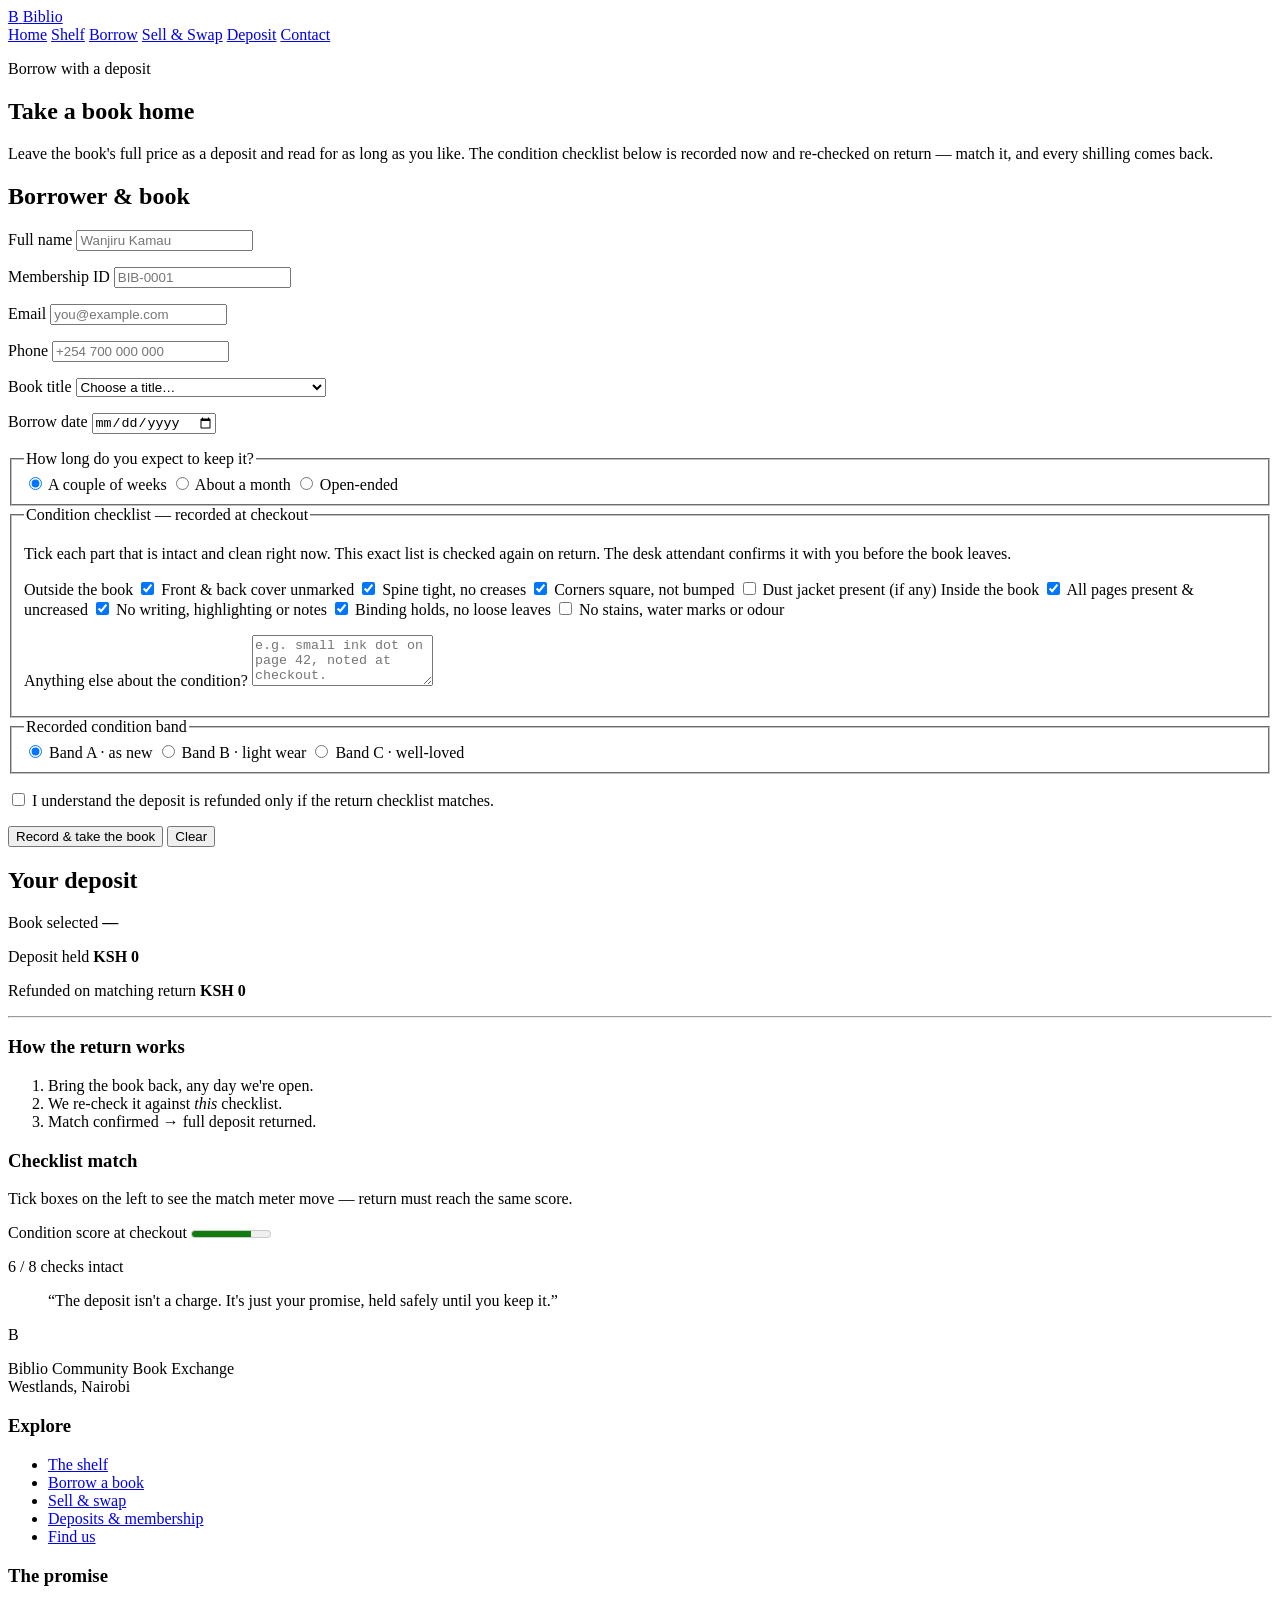
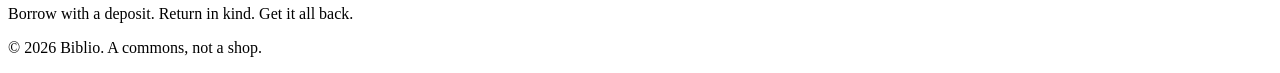
==== borrow.html @ df362818 "Biblio community book exchange — HTML pages" ====
<!DOCTYPE html>
<html lang="en">
<head>
  <meta charset="UTF-8">
  <meta name="viewport" content="width=device-width, initial-scale=1.0">
  <meta name="description" content="Borrow a book from Biblio by leaving a refundable deposit. Record the condition checklist on checkout.">
  <title>Borrow a Book · Biblio</title>
  <link rel="stylesheet" href="css/style.css">
</head>
<body data-page="borrow">

  <div class="liquid-bg" aria-hidden="true">
    <span class="blob blob--1"></span>
    <span class="blob blob--2"></span>
    <span class="blob blob--3"></span>
    <span class="grain"></span>
  </div>

  <header class="site-header glass">
    <a href="index.html" class="brand">
      <span class="brand-mark">B</span>
      <span class="brand-word">Biblio</span>
    </a>
    <nav class="site-nav" aria-label="Primary navigation">
      <a href="index.html">Home</a>
      <a href="listings.html">Shelf</a>
      <a href="borrow.html" class="is-active">Borrow</a>
      <a href="sell.html">Sell &amp; Swap</a>
      <a href="payment.html">Deposit</a>
      <a href="contact.html">Contact</a>
    </nav>
  </header>

  <main>
    <section class="page-head">
      <p class="eyebrow">Borrow with a deposit</p>
      <h1>Take a book home</h1>
      <p class="page-lede">
        Leave the book's full price as a deposit and read for as long as you like. The condition
        checklist below is recorded now and re-checked on return — match it, and every shilling comes back.
      </p>
    </section>

    <div class="form-layout">

      <!-- BORROW FORM -->
      <form class="glass form-card" id="borrow-form" action="#" method="post" novalidate>
        <h2>Borrower &amp; book</h2>

        <div class="field-grid">
          <p class="field">
            <label for="b-name">Full name</label>
            <input type="text" id="b-name" name="name" placeholder="Wanjiru Kamau" required>
          </p>
          <p class="field">
            <label for="b-member">Membership ID</label>
            <input type="text" id="b-member" name="member_id" placeholder="BIB-0001" pattern="BIB-[0-9]{4}">
          </p>
          <p class="field">
            <label for="b-email">Email</label>
            <input type="email" id="b-email" name="email" placeholder="you@example.com" required>
          </p>
          <p class="field">
            <label for="b-phone">Phone</label>
            <input type="tel" id="b-phone" name="phone" placeholder="+254 700 000 000">
          </p>
          <p class="field">
            <label for="b-title">Book title</label>
            <select id="b-title" name="title" required>
              <option value="" selected disabled>Choose a title…</option>
              <option value="things-fall-apart" data-price="950">Things Fall Apart — KSH 950</option>
              <option value="a-grain-of-wheat" data-price="780">A Grain of Wheat — KSH 780</option>
              <option value="the-overstory" data-price="1200">The Overstory — KSH 1,200</option>
              <option value="sapiens" data-price="1100">Sapiens — KSH 1,100</option>
              <option value="thinking-fast-slow" data-price="1350">Thinking, Fast and Slow — KSH 1,350</option>
            </select>
          </p>
          <p class="field">
            <label for="b-date">Borrow date</label>
            <input type="date" id="b-date" name="borrow_date" required>
          </p>
        </div>

        <fieldset class="radio-set">
          <legend>How long do you expect to keep it?</legend>
          <label class="radio-pill"><input type="radio" name="duration" value="2w" checked> A couple of weeks</label>
          <label class="radio-pill"><input type="radio" name="duration" value="1m"> About a month</label>
          <label class="radio-pill"><input type="radio" name="duration" value="open"> Open-ended</label>
        </fieldset>

        <!-- CONDITION CHECKLIST -->
        <fieldset class="checklist">
          <legend>Condition checklist — recorded at checkout</legend>
          <p class="checklist-note">
            Tick each part that is intact and clean right now. This exact list is checked again on
            return. The desk attendant confirms it with you before the book leaves.
          </p>

          <div class="checklist-grid">
            <span class="checklist-head">Outside the book</span>
            <label class="check-row"><input type="checkbox" name="cond_cover" value="ok" checked> Front &amp; back cover unmarked</label>
            <label class="check-row"><input type="checkbox" name="cond_spine" value="ok" checked> Spine tight, no creases</label>
            <label class="check-row"><input type="checkbox" name="cond_corners" value="ok" checked> Corners square, not bumped</label>
            <label class="check-row"><input type="checkbox" name="cond_jacket" value="ok"> Dust jacket present (if any)</label>

            <span class="checklist-head">Inside the book</span>
            <label class="check-row"><input type="checkbox" name="cond_pages" value="ok" checked> All pages present &amp; uncreased</label>
            <label class="check-row"><input type="checkbox" name="cond_markings" value="ok" checked> No writing, highlighting or notes</label>
            <label class="check-row"><input type="checkbox" name="cond_binding" value="ok" checked> Binding holds, no loose leaves</label>
            <label class="check-row"><input type="checkbox" name="cond_stains" value="ok"> No stains, water marks or odour</label>
          </div>

          <p class="field">
            <label for="b-notes">Anything else about the condition?</label>
            <textarea id="b-notes" name="condition_notes" rows="3" placeholder="e.g. small ink dot on page 42, noted at checkout."></textarea>
          </p>
        </fieldset>

        <fieldset class="radio-set">
          <legend>Recorded condition band</legend>
          <label class="radio-pill"><input type="radio" name="band" value="A" checked> Band A · as new</label>
          <label class="radio-pill"><input type="radio" name="band" value="B"> Band B · light wear</label>
          <label class="radio-pill"><input type="radio" name="band" value="C"> Band C · well-loved</label>
        </fieldset>

        <p class="field check-inline">
          <label><input type="checkbox" name="agree" value="yes" required> I understand the deposit is refunded only if the return checklist matches.</label>
        </p>

        <div class="form-actions">
          <button type="submit" class="btn btn--solid">Record &amp; take the book</button>
          <button type="reset" class="btn btn--ghost">Clear</button>
        </div>
        <p class="form-result" id="borrow-result" role="status" aria-live="polite"></p>
      </form>

      <!-- DEPOSIT SUMMARY ASIDE -->
      <aside class="glass deposit-summary" aria-label="Deposit summary">
        <h2>Your deposit</h2>
        <p class="summary-line">
          <span>Book selected</span>
          <strong id="sum-title">—</strong>
        </p>
        <p class="summary-line">
          <span>Deposit held</span>
          <strong id="sum-deposit">KSH 0</strong>
        </p>
        <p class="summary-line muted">
          <span>Refunded on matching return</span>
          <strong id="sum-refund">KSH 0</strong>
        </p>

        <hr>

        <h3>How the return works</h3>
        <ol class="return-steps">
          <li>Bring the book back, any day we're open.</li>
          <li>We re-check it against <em>this</em> checklist.</li>
          <li>Match confirmed → full deposit returned.</li>
        </ol>

        <div class="match-demo">
          <h3>Checklist match</h3>
          <p class="muted small">Tick boxes on the left to see the match meter move — return must reach the same score.</p>
          <label for="match-meter" class="small">Condition score at checkout</label>
          <meter id="match-meter" min="0" max="8" low="3" high="6" optimum="8" value="6">6 of 8</meter>
          <p class="meter-read"><span id="meter-count">6</span> / 8 checks intact</p>
        </div>

        <blockquote class="aside-quote">
          “The deposit isn't a charge. It's just your promise, held safely until you keep it.”
        </blockquote>
      </aside>

    </div>
  </main>

  <footer class="site-footer glass">
    <div class="footer-cols">
      <div>
        <span class="brand-mark small">B</span>
        <p>Biblio Community Book Exchange<br>Westlands, Nairobi</p>
      </div>
      <nav aria-label="Footer navigation">
        <h3>Explore</h3>
        <ul>
          <li><a href="listings.html">The shelf</a></li>
          <li><a href="borrow.html">Borrow a book</a></li>
          <li><a href="sell.html">Sell &amp; swap</a></li>
          <li><a href="payment.html">Deposits &amp; membership</a></li>
          <li><a href="contact.html">Find us</a></li>
        </ul>
      </nav>
      <div>
        <h3>The promise</h3>
        <p>Borrow with a deposit. Return in kind. Get it all back.</p>
      </div>
    </div>
    <p class="copyright">&copy; <time datetime="2026">2026</time> Biblio. A commons, not a shop.</p>
  </footer>

  <script src="js/main.js"></script>
</body>
</html>
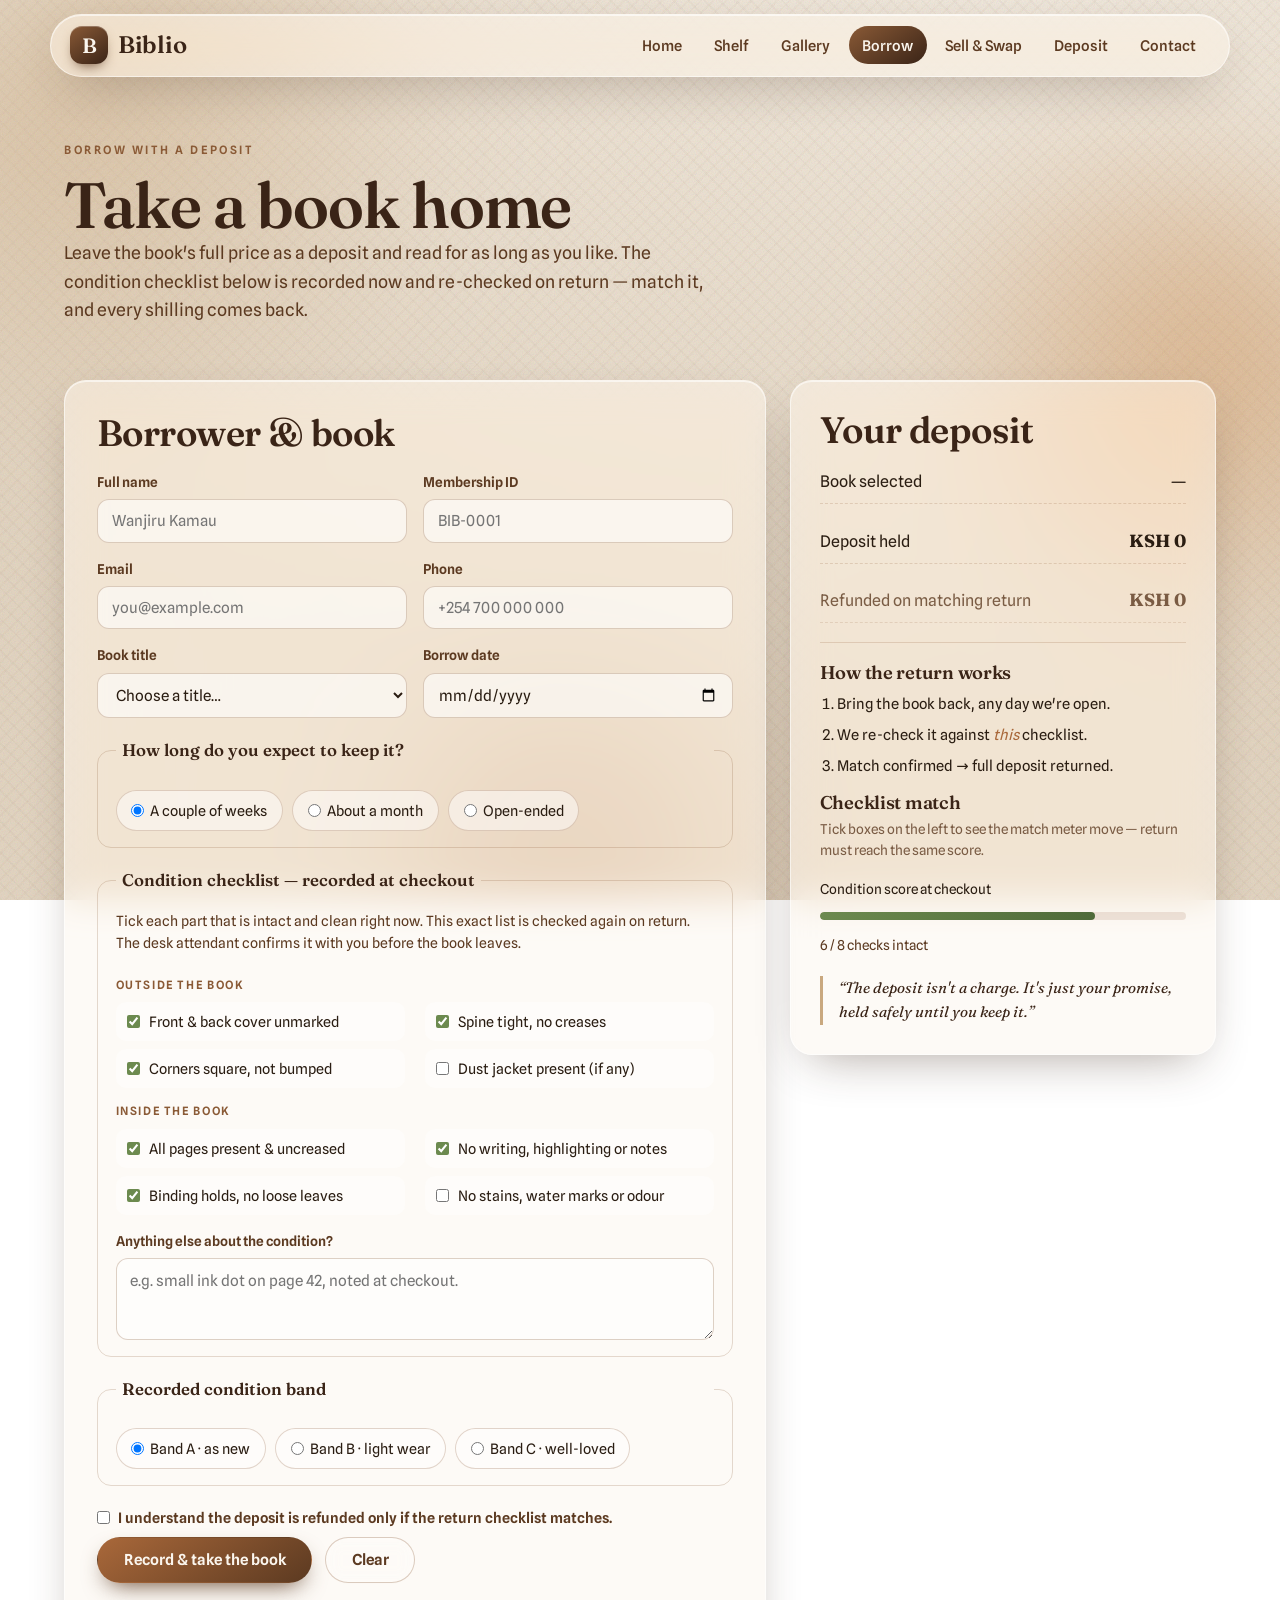
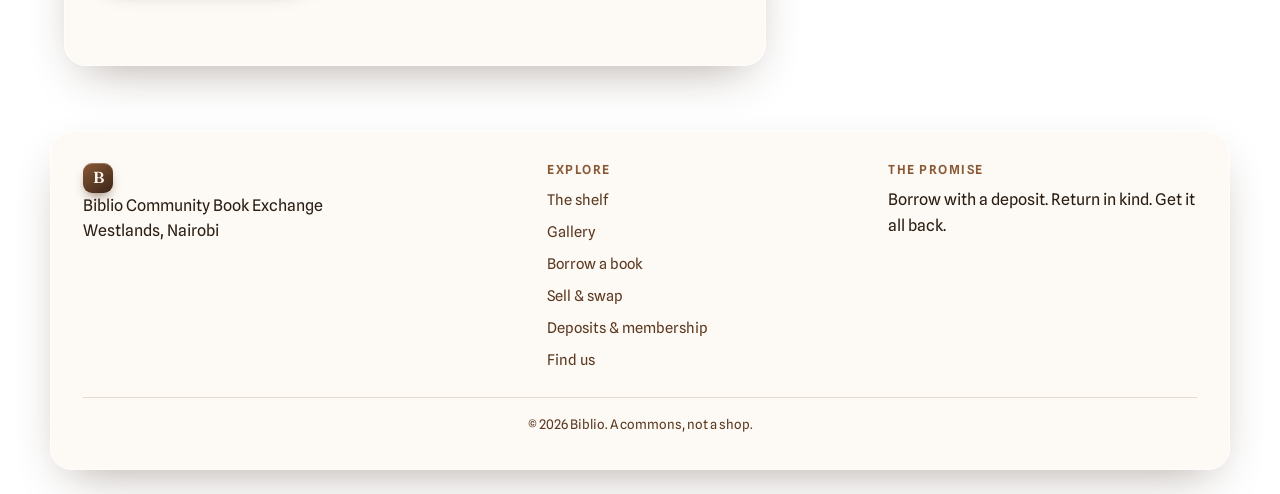
==== commit 7a7b425b: "Add CSS styling and gallery page with flip cards" ====
--- a/borrow.html
+++ b/borrow.html
@@ -24,6 +24,7 @@
     <nav class="site-nav" aria-label="Primary navigation">
       <a href="index.html">Home</a>
       <a href="listings.html">Shelf</a>
+      <a href="gallery.html">Gallery</a>
       <a href="borrow.html" class="is-active">Borrow</a>
       <a href="sell.html">Sell &amp; Swap</a>
       <a href="payment.html">Deposit</a>
@@ -185,6 +186,7 @@
         <h3>Explore</h3>
         <ul>
           <li><a href="listings.html">The shelf</a></li>
+          <li><a href="gallery.html">Gallery</a></li>
           <li><a href="borrow.html">Borrow a book</a></li>
           <li><a href="sell.html">Sell &amp; swap</a></li>
           <li><a href="payment.html">Deposits &amp; membership</a></li>
--- a/css/style.css
+++ b/css/style.css
@@ -0,0 +1,695 @@
+
+@import url('https://fonts.googleapis.com/css2?family=Fraunces:ital,opsz,wght@0,9..144,400;0,9..144,500;0,9..144,600;1,9..144,400;1,9..144,500&family=Spline+Sans:wght@400;500;600&display=swap');
+
+:root {
+  /* book-toned neutral palette */
+  --cream:        #f4ece0;
+  --cream-2:      #ece0cf;
+  --paper:        #fbf6ee;
+  --tan:          #c9a87f;
+  --brown:        #8a5a36;
+  --brown-deep:   #5c3a21;
+  --bark:         #3a2417;
+  --espresso:     #241509;
+  --ink:          #2a1d12;
+
+  --accent:       #a9683a;   /* warm leather */
+  --accent-soft:  #c98a52;
+  --good:         #6c8a4f;   /* sage for "intact" */
+  --good-deep:    #4f6a39;
+
+  /* glass tokens */
+  --glass-bg:     rgba(251, 246, 238, 0.55);
+  --glass-bg-2:   rgba(251, 246, 238, 0.38);
+  --glass-brd:    rgba(255, 255, 255, 0.55);
+  --glass-shadow: 0 18px 50px -20px rgba(58, 36, 23, 0.45);
+
+  --radius:       22px;
+  --radius-sm:    14px;
+
+  --font-display: 'Fraunces', Georgia, serif;
+  --font-body:    'Spline Sans', system-ui, sans-serif;
+
+  --maxw: 1180px;
+}
+
+/* ---------- reset ---------- */
+*, *::before, *::after { box-sizing: border-box; margin: 0; padding: 0; }
+
+html { scroll-behavior: smooth; }
+
+body {
+  font-family: var(--font-body);
+  color: var(--ink);
+  line-height: 1.6;
+  min-height: 100vh;
+  position: relative;
+  overflow-x: hidden;
+  background:
+    /* repeating subtle book/paper weave */
+    repeating-linear-gradient(135deg, rgba(138,90,54,0.035) 0 2px, transparent 2px 9px),
+    repeating-linear-gradient(45deg, rgba(92,58,33,0.03) 0 2px, transparent 2px 11px),
+    radial-gradient(120% 90% at 80% -10%, var(--cream) 0%, var(--cream-2) 45%, #e3d4bf 100%);
+  background-attachment: fixed;
+}
+
+/* ---------- liquid background ---------- */
+.liquid-bg {
+  position: fixed;
+  inset: 0;
+  z-index: -1;
+  overflow: hidden;
+  pointer-events: none;
+}
+.blob {
+  position: absolute;
+  border-radius: 50%;
+  filter: blur(60px);
+  opacity: 0.55;
+  mix-blend-mode: multiply;
+  animation: drift 26s ease-in-out infinite;
+}
+.blob--1 {
+  width: 46vw; height: 46vw;
+  left: -8vw; top: -6vw;
+  background: radial-gradient(circle at 30% 30%, var(--tan), transparent 70%);
+}
+.blob--2 {
+  width: 40vw; height: 40vw;
+  right: -10vw; top: 18vh;
+  background: radial-gradient(circle at 60% 40%, var(--accent-soft), transparent 70%);
+  animation-delay: -8s;
+}
+.blob--3 {
+  width: 38vw; height: 38vw;
+  left: 25vw; bottom: -16vw;
+  background: radial-gradient(circle at 50% 50%, var(--brown), transparent 72%);
+  opacity: 0.35;
+  animation-delay: -15s;
+}
+@keyframes drift {
+  0%, 100% { transform: translate(0,0) scale(1); }
+  33%      { transform: translate(4vw, 5vh) scale(1.08); }
+  66%      { transform: translate(-3vw, -4vh) scale(0.95); }
+}
+.grain {
+  position: absolute;
+  inset: 0;
+  opacity: 0.5;
+  background-image: url("data:image/svg+xml,%3Csvg xmlns='http://www.w3.org/2000/svg' width='160' height='160'%3E%3Cfilter id='n'%3E%3CfeTurbulence type='fractalNoise' baseFrequency='0.85' numOctaves='2' stitchTiles='stitch'/%3E%3C/filter%3E%3Crect width='100%25' height='100%25' filter='url(%23n)' opacity='0.4'/%3E%3C/svg%3E");
+  mix-blend-mode: overlay;
+}
+
+/* ---------- glass utilities ---------- */
+.glass {
+  background: var(--glass-bg);
+  backdrop-filter: blur(18px) saturate(160%);
+  -webkit-backdrop-filter: blur(18px) saturate(160%);
+  border: 1px solid var(--glass-brd);
+  box-shadow: var(--glass-shadow),
+              inset 0 1px 0 rgba(255,255,255,0.6);
+}
+.glass-soft {
+  background: var(--glass-bg-2);
+  backdrop-filter: blur(10px) saturate(140%);
+  -webkit-backdrop-filter: blur(10px) saturate(140%);
+  border: 1px solid rgba(255,255,255,0.4);
+}
+
+/* ---------- header / nav ---------- */
+.site-header {
+  position: sticky;
+  top: 14px;
+  z-index: 50;
+  margin: 14px auto 0;
+  max-width: var(--maxw);
+  width: calc(100% - 28px);
+  display: flex;
+  align-items: center;
+  justify-content: space-between;
+  gap: 1rem;
+  padding: 0.7rem 1.2rem;
+  border-radius: 100px;
+}
+.brand {
+  display: flex;
+  align-items: center;
+  gap: 0.6rem;
+  text-decoration: none;
+  color: var(--bark);
+}
+.brand-mark {
+  display: grid;
+  place-items: center;
+  width: 38px; height: 38px;
+  border-radius: 12px;
+  background: linear-gradient(145deg, var(--brown), var(--bark));
+  color: var(--paper);
+  font-family: var(--font-display);
+  font-weight: 600;
+  font-size: 1.3rem;
+  box-shadow: inset 0 1px 0 rgba(255,255,255,0.25), 0 6px 14px -6px var(--brown-deep);
+}
+.brand-mark.small { width: 30px; height: 30px; font-size: 1rem; border-radius: 9px; }
+.brand-word {
+  font-family: var(--font-display);
+  font-size: 1.5rem;
+  font-weight: 600;
+  letter-spacing: -0.01em;
+}
+.site-nav { display: flex; gap: 0.3rem; flex-wrap: wrap; }
+.site-nav a {
+  text-decoration: none;
+  color: var(--brown-deep);
+  font-weight: 500;
+  font-size: 0.92rem;
+  padding: 0.45rem 0.85rem;
+  border-radius: 100px;
+  transition: background 0.25s, color 0.25s;
+}
+.site-nav a:hover { background: rgba(138,90,54,0.12); }
+.site-nav a.is-active {
+  background: linear-gradient(145deg, var(--brown), var(--bark));
+  color: var(--paper);
+}
+
+/* ---------- layout shell ---------- */
+main {
+  max-width: var(--maxw);
+  margin: 0 auto;
+  padding: 2.5rem 14px 4rem;
+}
+section { margin-bottom: 3.5rem; }
+
+/* ---------- typography ---------- */
+h1, h2, h3 { font-family: var(--font-display); font-weight: 600; line-height: 1.08; color: var(--bark); letter-spacing: -0.015em; }
+h1 { font-size: clamp(2.4rem, 6vw, 4rem); }
+h2 { font-size: clamp(1.6rem, 3.4vw, 2.3rem); margin-bottom: 0.6rem; }
+h3 { font-size: 1.15rem; margin-bottom: 0.35rem; }
+p { margin-bottom: 0.9rem; }
+a { color: var(--accent); }
+em { font-style: italic; color: var(--accent); }
+mark { background: linear-gradient(transparent 55%, var(--tan) 55%); color: inherit; padding: 0 0.1em; }
+abbr { text-decoration: underline dotted; cursor: help; }
+.eyebrow {
+  text-transform: uppercase;
+  letter-spacing: 0.22em;
+  font-size: 0.72rem;
+  font-weight: 600;
+  color: var(--brown);
+  margin-bottom: 0.7rem;
+}
+.visually-strong { font-size: 0.95rem; }
+.muted { color: var(--brown-deep); opacity: 0.8; }
+.small { font-size: 0.85rem; }
+
+/* ---------- buttons ---------- */
+.btn {
+  display: inline-block;
+  text-decoration: none;
+  font-weight: 600;
+  font-size: 0.95rem;
+  padding: 0.8rem 1.6rem;
+  border-radius: 100px;
+  border: 1px solid transparent;
+  cursor: pointer;
+  transition: transform 0.2s, box-shadow 0.2s, background 0.2s;
+  font-family: var(--font-body);
+}
+.btn--solid {
+  background: linear-gradient(145deg, var(--accent), var(--brown-deep));
+  color: var(--paper);
+  box-shadow: 0 10px 24px -10px var(--brown-deep);
+}
+.btn--solid:hover { transform: translateY(-2px); box-shadow: 0 16px 30px -12px var(--brown-deep); }
+.btn--ghost {
+  background: rgba(255,255,255,0.4);
+  color: var(--brown-deep);
+  border-color: rgba(138,90,54,0.3);
+  backdrop-filter: blur(8px);
+}
+.btn--ghost:hover { background: rgba(255,255,255,0.65); transform: translateY(-2px); }
+
+/* ---------- hero ---------- */
+.hero {
+  display: grid;
+  grid-template-columns: 1.15fr 0.85fr;
+  gap: 2.5rem;
+  align-items: center;
+  margin-top: 2rem;
+}
+.hero-title {
+  font-size: clamp(3rem, 9vw, 6rem);
+  line-height: 0.92;
+  margin: 0.4rem 0 1rem;
+}
+.hero-lede { font-size: 1.15rem; max-width: 46ch; margin-bottom: 1.6rem; }
+.hero-actions { display: flex; gap: 0.8rem; flex-wrap: wrap; margin-bottom: 2.2rem; }
+.hero-stats {
+  display: flex;
+  gap: 2rem;
+  flex-wrap: wrap;
+}
+.hero-stats dt { font-size: 0.78rem; text-transform: uppercase; letter-spacing: 0.1em; color: var(--brown); }
+.hero-stats dd { font-family: var(--font-display); font-size: 1.8rem; font-weight: 600; color: var(--bark); }
+
+/* hero figure - book spine stack */
+.hero-figure {
+  border-radius: var(--radius);
+  padding: 1.8rem;
+  display: flex;
+  flex-direction: column;
+  gap: 1rem;
+}
+.book-spine-stack { display: flex; flex-direction: column; gap: 0.55rem; }
+.spine {
+  display: block;
+  padding: 0.85rem 1.1rem;
+  border-radius: 8px;
+  font-family: var(--font-display);
+  font-weight: 500;
+  color: var(--paper);
+  box-shadow: inset 0 1px 0 rgba(255,255,255,0.2), 0 4px 12px -6px rgba(0,0,0,0.4);
+  transform-origin: left center;
+  transition: transform 0.3s;
+}
+.spine:hover { transform: translateX(8px) scale(1.02); }
+.s1 { background: linear-gradient(120deg, #7c4a2a, #5c3a21); }
+.s2 { background: linear-gradient(120deg, #a9683a, #7c4a2a); margin-left: 0.6rem; }
+.s3 { background: linear-gradient(120deg, #5c3a21, #3a2417); }
+.s4 { background: linear-gradient(120deg, #c9a87f, #a9683a); margin-left: 0.4rem; color: var(--bark); }
+.s5 { background: linear-gradient(120deg, #6c8a4f, #4f6a39); }
+.hero-figure figcaption { font-size: 0.85rem; color: var(--brown-deep); font-style: italic; }
+
+/* ---------- section heads ---------- */
+.section-head { text-align: center; max-width: 60ch; margin: 0 auto 2rem; }
+.section-head p { color: var(--brown-deep); }
+
+/* ---------- how it works ---------- */
+.how { padding: 2.5rem 1.8rem; border-radius: var(--radius); }
+.how-grid, .swap-grid { display: grid; grid-template-columns: repeat(3, 1fr); gap: 1.2rem; }
+.how-card {
+  padding: 1.6rem;
+  border-radius: var(--radius-sm);
+  position: relative;
+  transition: transform 0.25s;
+}
+.how-card:hover { transform: translateY(-4px); }
+.how-num {
+  font-family: var(--font-display);
+  font-size: 1.6rem;
+  color: var(--accent);
+  font-weight: 600;
+  display: block;
+  margin-bottom: 0.6rem;
+}
+.link-arrow { font-weight: 600; text-decoration: none; }
+.link-arrow:hover { text-decoration: underline; }
+
+/* ---------- promise ---------- */
+.promise { display: grid; grid-template-columns: 1.2fr 0.8fr; gap: 2rem; align-items: start; }
+.promise-steps { margin: 1rem 0 1rem 1.2rem; display: flex; flex-direction: column; gap: 0.6rem; }
+.promise-steps li { padding-left: 0.3rem; }
+.promise-note { font-size: 0.9rem; color: var(--brown-deep); }
+.promise-card { padding: 1.8rem; border-radius: var(--radius); }
+.promise-card blockquote { font-family: var(--font-display); font-style: italic; font-size: 1.05rem; color: var(--bark); margin-bottom: 1.2rem; }
+.promise-card blockquote footer { font-size: 0.85rem; font-style: normal; color: var(--brown); margin-top: 0.5rem; }
+
+/* ---------- tables ---------- */
+.table-scroll { overflow-x: auto; border-radius: var(--radius-sm); }
+table { border-collapse: collapse; width: 100%; }
+caption { text-align: left; font-size: 0.85rem; color: var(--brown-deep); padding-bottom: 0.6rem; font-style: italic; }
+.book-table, .hours-table, .mini-table { background: rgba(251,246,238,0.5); border-radius: var(--radius-sm); overflow: hidden; }
+.book-table th, .book-table td,
+.hours-table th, .hours-table td,
+.mini-table th, .mini-table td {
+  padding: 0.7rem 0.9rem;
+  text-align: left;
+  border-bottom: 1px solid rgba(138,90,54,0.15);
+}
+thead th { background: rgba(138,90,54,0.14); font-family: var(--font-body); font-weight: 600; font-size: 0.82rem; text-transform: uppercase; letter-spacing: 0.04em; color: var(--brown-deep); }
+tbody tr { transition: background 0.2s; }
+tbody tr:hover { background: rgba(201,168,127,0.18); }
+tfoot th, tfoot td { font-weight: 600; background: rgba(138,90,54,0.1); }
+.table-link { font-weight: 600; text-decoration: none; padding: 0.3rem 0.8rem; border-radius: 100px; background: rgba(169,104,58,0.15); }
+.table-link:hover { background: var(--accent); color: var(--paper); }
+
+.dot { display: inline-block; width: 9px; height: 9px; border-radius: 50%; margin-right: 0.3rem; vertical-align: middle; }
+.dot--a { background: var(--good); }
+.dot--b { background: var(--accent-soft); }
+.dot--c { background: var(--brown); }
+
+/* ---------- info row ---------- */
+.info-row { display: grid; grid-template-columns: 1fr 1fr; gap: 1.2rem; }
+.info-card { padding: 1.8rem; border-radius: var(--radius); }
+.news-list { list-style: none; display: flex; flex-direction: column; gap: 0.5rem; margin-bottom: 1rem; }
+.news-list li { padding-left: 1rem; border-left: 2px solid var(--tan); }
+
+details { background: rgba(255,255,255,0.35); border-radius: var(--radius-sm); padding: 0.6rem 1rem; margin-top: 0.6rem; }
+summary { cursor: pointer; font-weight: 600; color: var(--brown-deep); }
+details[open] summary { margin-bottom: 0.5rem; }
+
+/* ---------- page head ---------- */
+.page-head { max-width: 64ch; margin-top: 1.5rem; }
+.page-lede { font-size: 1.1rem; color: var(--brown-deep); }
+
+/* ---------- condition key ---------- */
+.key-band { padding: 1.6rem 1.8rem; border-radius: var(--radius); }
+.condition-key { display: grid; grid-template-columns: repeat(3,1fr); gap: 1rem; margin-top: 0.8rem; }
+.condition-key dt { font-weight: 600; font-family: var(--font-display); margin-bottom: 0.2rem; }
+.condition-key dd { font-size: 0.9rem; color: var(--brown-deep); }
+
+/* ---------- catalogue ---------- */
+.catalogue h2 { margin-top: 2rem; }
+
+/* ---------- featured ---------- */
+.featured-card { display: grid; grid-template-columns: 200px 1fr; gap: 1.8rem; padding: 1.8rem; border-radius: var(--radius); align-items: center; }
+.featured-cover {
+  aspect-ratio: 3/4;
+  border-radius: 10px;
+  background: linear-gradient(145deg, var(--brown), var(--bark));
+  color: var(--paper);
+  display: flex;
+  flex-direction: column;
+  justify-content: space-between;
+  padding: 1.2rem;
+  box-shadow: 0 14px 30px -14px var(--brown-deep), inset 0 1px 0 rgba(255,255,255,0.2);
+}
+.cover-title { font-family: var(--font-display); font-size: 1.6rem; font-weight: 600; line-height: 1; }
+.cover-author { font-size: 0.85rem; opacity: 0.8; }
+
+/* ---------- faq ---------- */
+.faq { padding: 1.8rem; border-radius: var(--radius); }
+
+/* ---------- forms ---------- */
+.form-layout { display: grid; grid-template-columns: 1.4fr 0.85fr; gap: 1.5rem; align-items: start; }
+.form-layout.single { grid-template-columns: 1fr; max-width: 760px; }
+.form-card { padding: 2rem; border-radius: var(--radius); }
+.form-card h2 { margin-bottom: 1.2rem; }
+.field-grid { display: grid; grid-template-columns: 1fr 1fr; gap: 1rem; margin-bottom: 1.2rem; }
+.field { display: flex; flex-direction: column; gap: 0.35rem; margin-bottom: 0; }
+.field label { font-size: 0.85rem; font-weight: 600; color: var(--brown-deep); }
+input, select, textarea {
+  font-family: var(--font-body);
+  font-size: 0.95rem;
+  padding: 0.7rem 0.85rem;
+  border-radius: 12px;
+  border: 1px solid rgba(138,90,54,0.28);
+  background: rgba(255,255,255,0.6);
+  color: var(--ink);
+  transition: border 0.2s, box-shadow 0.2s, background 0.2s;
+  width: 100%;
+}
+input:focus, select:focus, textarea:focus {
+  outline: none;
+  border-color: var(--accent);
+  background: rgba(255,255,255,0.85);
+  box-shadow: 0 0 0 3px rgba(169,104,58,0.18);
+}
+textarea { resize: vertical; }
+
+fieldset { border: 1px solid rgba(138,90,54,0.22); border-radius: var(--radius-sm); padding: 1rem 1.1rem; margin-bottom: 1.2rem; }
+legend { font-family: var(--font-display); font-weight: 600; font-size: 1.05rem; color: var(--bark); padding: 0 0.4rem; }
+
+.radio-set { display: flex; flex-wrap: wrap; gap: 0.6rem; align-items: center; }
+.radio-set legend { width: 100%; margin-bottom: 0.6rem; }
+.radio-pill {
+  display: inline-flex;
+  align-items: center;
+  gap: 0.4rem;
+  padding: 0.5rem 0.9rem;
+  border-radius: 100px;
+  background: rgba(255,255,255,0.5);
+  border: 1px solid rgba(138,90,54,0.25);
+  font-size: 0.9rem;
+  cursor: pointer;
+  transition: background 0.2s, border 0.2s;
+}
+.radio-pill:hover { background: rgba(255,255,255,0.8); }
+.radio-pill input { width: auto; }
+
+/* checklist */
+.checklist-note { font-size: 0.88rem; color: var(--brown-deep); margin-bottom: 0.9rem; }
+.checklist-grid { display: grid; grid-template-columns: 1fr 1fr; gap: 0.5rem 1.2rem; margin-bottom: 1rem; }
+.checklist-head {
+  grid-column: 1 / -1;
+  font-size: 0.72rem;
+  text-transform: uppercase;
+  letter-spacing: 0.14em;
+  font-weight: 600;
+  color: var(--brown);
+  margin-top: 0.4rem;
+}
+.check-row {
+  display: flex;
+  align-items: center;
+  gap: 0.55rem;
+  padding: 0.5rem 0.7rem;
+  border-radius: 10px;
+  background: rgba(255,255,255,0.4);
+  font-size: 0.9rem;
+  cursor: pointer;
+  transition: background 0.2s;
+}
+.check-row:hover { background: rgba(255,255,255,0.7); }
+.check-row input { width: auto; accent-color: var(--good); }
+.check-inline label { display: flex; align-items: center; gap: 0.5rem; font-size: 0.9rem; cursor: pointer; }
+.check-inline input { width: auto; accent-color: var(--accent); }
+
+.form-actions { display: flex; gap: 0.8rem; margin-top: 0.5rem; }
+.form-result { margin-top: 1rem; font-weight: 600; color: var(--good-deep); min-height: 1.2em; }
+
+/* ---------- deposit summary aside ---------- */
+.deposit-summary { padding: 1.8rem; border-radius: var(--radius); position: sticky; top: 90px; }
+.summary-line { display: flex; justify-content: space-between; align-items: baseline; padding: 0.5rem 0; border-bottom: 1px dashed rgba(138,90,54,0.2); }
+.summary-line.muted { color: var(--brown-deep); }
+.summary-line strong { font-family: var(--font-display); font-size: 1.1rem; }
+.return-steps { margin: 0.6rem 0 0 1.1rem; display: flex; flex-direction: column; gap: 0.45rem; font-size: 0.92rem; }
+hr { border: none; border-top: 1px solid rgba(138,90,54,0.2); margin: 1.2rem 0; }
+
+.match-demo { margin: 1rem 0; }
+meter { width: 100%; height: 16px; margin: 0.4rem 0; border-radius: 100px; }
+meter::-webkit-meter-bar { background: rgba(138,90,54,0.15); border-radius: 100px; border: none; }
+meter::-webkit-meter-optimum-value { background: linear-gradient(90deg, var(--good), var(--good-deep)); border-radius: 100px; }
+meter::-webkit-meter-suboptimum-value { background: var(--accent-soft); border-radius: 100px; }
+.meter-read { font-size: 0.85rem; color: var(--brown-deep); }
+
+progress { width: 100%; height: 16px; border-radius: 100px; border: none; background: rgba(138,90,54,0.15); margin-top: 0.4rem; }
+progress::-webkit-progress-bar { background: rgba(138,90,54,0.15); border-radius: 100px; }
+progress::-webkit-progress-value { background: linear-gradient(90deg, var(--accent), var(--brown-deep)); border-radius: 100px; }
+progress::-moz-progress-bar { background: var(--accent); border-radius: 100px; }
+
+.aside-quote {
+  font-family: var(--font-display);
+  font-style: italic;
+  font-size: 0.95rem;
+  color: var(--bark);
+  margin-top: 1.2rem;
+  padding-left: 1rem;
+  border-left: 3px solid var(--tan);
+}
+
+/* ---------- progress band ---------- */
+.progress-band { padding: 1.6rem 1.8rem; border-radius: var(--radius); }
+
+/* ---------- swap band ---------- */
+.swap-band { padding: 2.5rem 1.8rem; border-radius: var(--radius); }
+
+/* ---------- contact ---------- */
+.contact-address { font-style: normal; line-height: 1.8; }
+.map-section h2 { margin-bottom: 1rem; }
+.map-frame { border-radius: var(--radius); overflow: hidden; padding: 0.5rem; }
+.map-frame iframe { width: 100%; height: 360px; border: none; border-radius: var(--radius-sm); display: block; }
+audio { width: 100%; margin-top: 0.5rem; }
+
+/* ---------- footer ---------- */
+.site-footer {
+  max-width: var(--maxw);
+  margin: 0 auto 1.5rem;
+  width: calc(100% - 28px);
+  padding: 2rem 2rem 1.2rem;
+  border-radius: var(--radius);
+}
+.footer-cols { display: grid; grid-template-columns: 1.4fr 1fr 1fr; gap: 2rem; margin-bottom: 1.5rem; }
+.footer-cols h3 { font-family: var(--font-body); text-transform: uppercase; font-size: 0.78rem; letter-spacing: 0.12em; color: var(--brown); margin-bottom: 0.7rem; }
+.footer-cols ul { list-style: none; display: flex; flex-direction: column; gap: 0.4rem; }
+.footer-cols a { text-decoration: none; color: var(--brown-deep); font-size: 0.92rem; }
+.footer-cols a:hover { color: var(--accent); text-decoration: underline; }
+.copyright { text-align: center; font-size: 0.82rem; color: var(--brown-deep); border-top: 1px solid rgba(138,90,54,0.2); padding-top: 1rem; }
+
+/* ---------- entrance animation ---------- */
+main > section { animation: rise 0.7s cubic-bezier(0.2,0.7,0.2,1) backwards; }
+main > section:nth-child(1) { animation-delay: 0.05s; }
+main > section:nth-child(2) { animation-delay: 0.13s; }
+main > section:nth-child(3) { animation-delay: 0.21s; }
+main > section:nth-child(4) { animation-delay: 0.29s; }
+.form-layout > * { animation: rise 0.7s cubic-bezier(0.2,0.7,0.2,1) backwards; }
+.form-layout > *:nth-child(2) { animation-delay: 0.12s; }
+@keyframes rise { from { opacity: 0; transform: translateY(22px); } to { opacity: 1; transform: translateY(0); } }
+
+.visually-strong { display: block; }
+
+/* ============================================================
+   GALLERY — CSS flip cards
+   ============================================================ */
+.gallery-grid {
+  display: grid;
+  grid-template-columns: repeat(3, 1fr);
+  gap: 1.4rem;
+  margin-top: 1.5rem;
+}
+
+/* the card sets the 3D stage */
+.flip-card {
+  perspective: 1200px;
+  aspect-ratio: 3 / 4;
+  border: none;
+  background: transparent;
+}
+
+/* the rotating inner element */
+.flip-inner {
+  position: relative;
+  width: 100%;
+  height: 100%;
+  transition: transform 0.7s cubic-bezier(0.2, 0.8, 0.2, 1);
+  transform-style: preserve-3d;
+  border-radius: var(--radius);
+  box-shadow: var(--glass-shadow);
+}
+
+/* flip on hover AND on keyboard focus (accessible) */
+.flip-card:hover .flip-inner,
+.flip-card:focus-within .flip-inner {
+  transform: rotateY(180deg);
+}
+
+/* shared face styling */
+.flip-front,
+.flip-back {
+  position: absolute;
+  inset: 0;
+  border-radius: var(--radius);
+  backface-visibility: hidden;
+  -webkit-backface-visibility: hidden;
+  overflow: hidden;
+  display: flex;
+  flex-direction: column;
+  border: 1px solid var(--glass-brd);
+}
+
+/* FRONT — the book cover + caption */
+.flip-front {
+  color: var(--paper);
+  justify-content: flex-end;
+  padding: 1.3rem;
+  box-shadow: inset 0 1px 0 rgba(255,255,255,0.2);
+}
+.flip-front .flip-caption {
+  position: relative;
+  z-index: 2;
+}
+.flip-front .flip-caption h3 {
+  color: var(--paper);
+  font-size: 1.35rem;
+  line-height: 1.1;
+  margin-bottom: 0.2rem;
+}
+.flip-front .flip-caption p {
+  margin: 0;
+  font-size: 0.85rem;
+  opacity: 0.85;
+}
+/* dark gradient so caption stays readable over any cover colour */
+.flip-front::after {
+  content: "";
+  position: absolute;
+  inset: 0;
+  background: linear-gradient(180deg, transparent 35%, rgba(36,21,9,0.85) 100%);
+  z-index: 1;
+}
+/* little corner hint that the card flips */
+.flip-front::before {
+  content: "↻ hover";
+  position: absolute;
+  top: 0.8rem;
+  right: 0.9rem;
+  z-index: 2;
+  font-size: 0.7rem;
+  letter-spacing: 0.08em;
+  text-transform: uppercase;
+  padding: 0.25rem 0.6rem;
+  border-radius: 100px;
+  background: rgba(251,246,238,0.25);
+  backdrop-filter: blur(4px);
+}
+
+/* per-card cover colours (neutral book tones) */
+.cover-a { background: linear-gradient(150deg, #7c4a2a, #3a2417); }
+.cover-b { background: linear-gradient(150deg, #a9683a, #5c3a21); }
+.cover-c { background: linear-gradient(150deg, #c9a87f, #8a5a36); }
+.cover-d { background: linear-gradient(150deg, #6c8a4f, #4f6a39); }
+.cover-e { background: linear-gradient(150deg, #5c3a21, #241509); }
+.cover-f { background: linear-gradient(150deg, #b08050, #7c4a2a); }
+
+/* decorative "spine line" on each cover */
+.flip-front .cover-spine {
+  position: absolute;
+  top: 0; bottom: 0;
+  left: 14px;
+  width: 3px;
+  background: rgba(255,255,255,0.25);
+  z-index: 2;
+}
+
+/* BACK — the details, revealed on flip */
+.flip-back {
+  transform: rotateY(180deg);
+  background: var(--glass-bg);
+  backdrop-filter: blur(18px) saturate(160%);
+  -webkit-backdrop-filter: blur(18px) saturate(160%);
+  color: var(--ink);
+  justify-content: center;
+  padding: 1.5rem;
+  text-align: left;
+}
+.flip-back h3 {
+  font-size: 1.15rem;
+  margin-bottom: 0.5rem;
+}
+.flip-back p { font-size: 0.9rem; margin-bottom: 0.7rem; }
+.flip-back dl { display: grid; grid-template-columns: auto 1fr; gap: 0.25rem 0.7rem; font-size: 0.85rem; }
+.flip-back dt { font-weight: 600; color: var(--brown); }
+.flip-back dd { color: var(--brown-deep); }
+.flip-back .flip-tag {
+  display: inline-block;
+  margin-top: 0.8rem;
+  align-self: flex-start;
+  font-size: 0.78rem;
+  font-weight: 600;
+  padding: 0.35rem 0.85rem;
+  border-radius: 100px;
+  background: rgba(169,104,58,0.15);
+  color: var(--brown-deep);
+}
+
+/* ---------- responsive ---------- */
+@media (max-width: 900px) {
+  .hero, .promise, .info-row, .form-layout { grid-template-columns: 1fr; }
+  .how-grid, .swap-grid, .condition-key { grid-template-columns: 1fr; }
+  .footer-cols { grid-template-columns: 1fr; }
+  .featured-card { grid-template-columns: 1fr; }
+  .featured-cover { max-width: 200px; }
+  .deposit-summary { position: static; }
+  .site-nav { display: none; }
+  .gallery-grid { grid-template-columns: repeat(2, 1fr); }
+}
+@media (max-width: 560px) {
+  .field-grid, .checklist-grid { grid-template-columns: 1fr; }
+  .site-header { border-radius: var(--radius); }
+  .gallery-grid { grid-template-columns: 1fr; }
+}
+
+@media (prefers-reduced-motion: reduce) {
+  *, *::before, *::after { animation: none !important; transition: none !important; }
+}
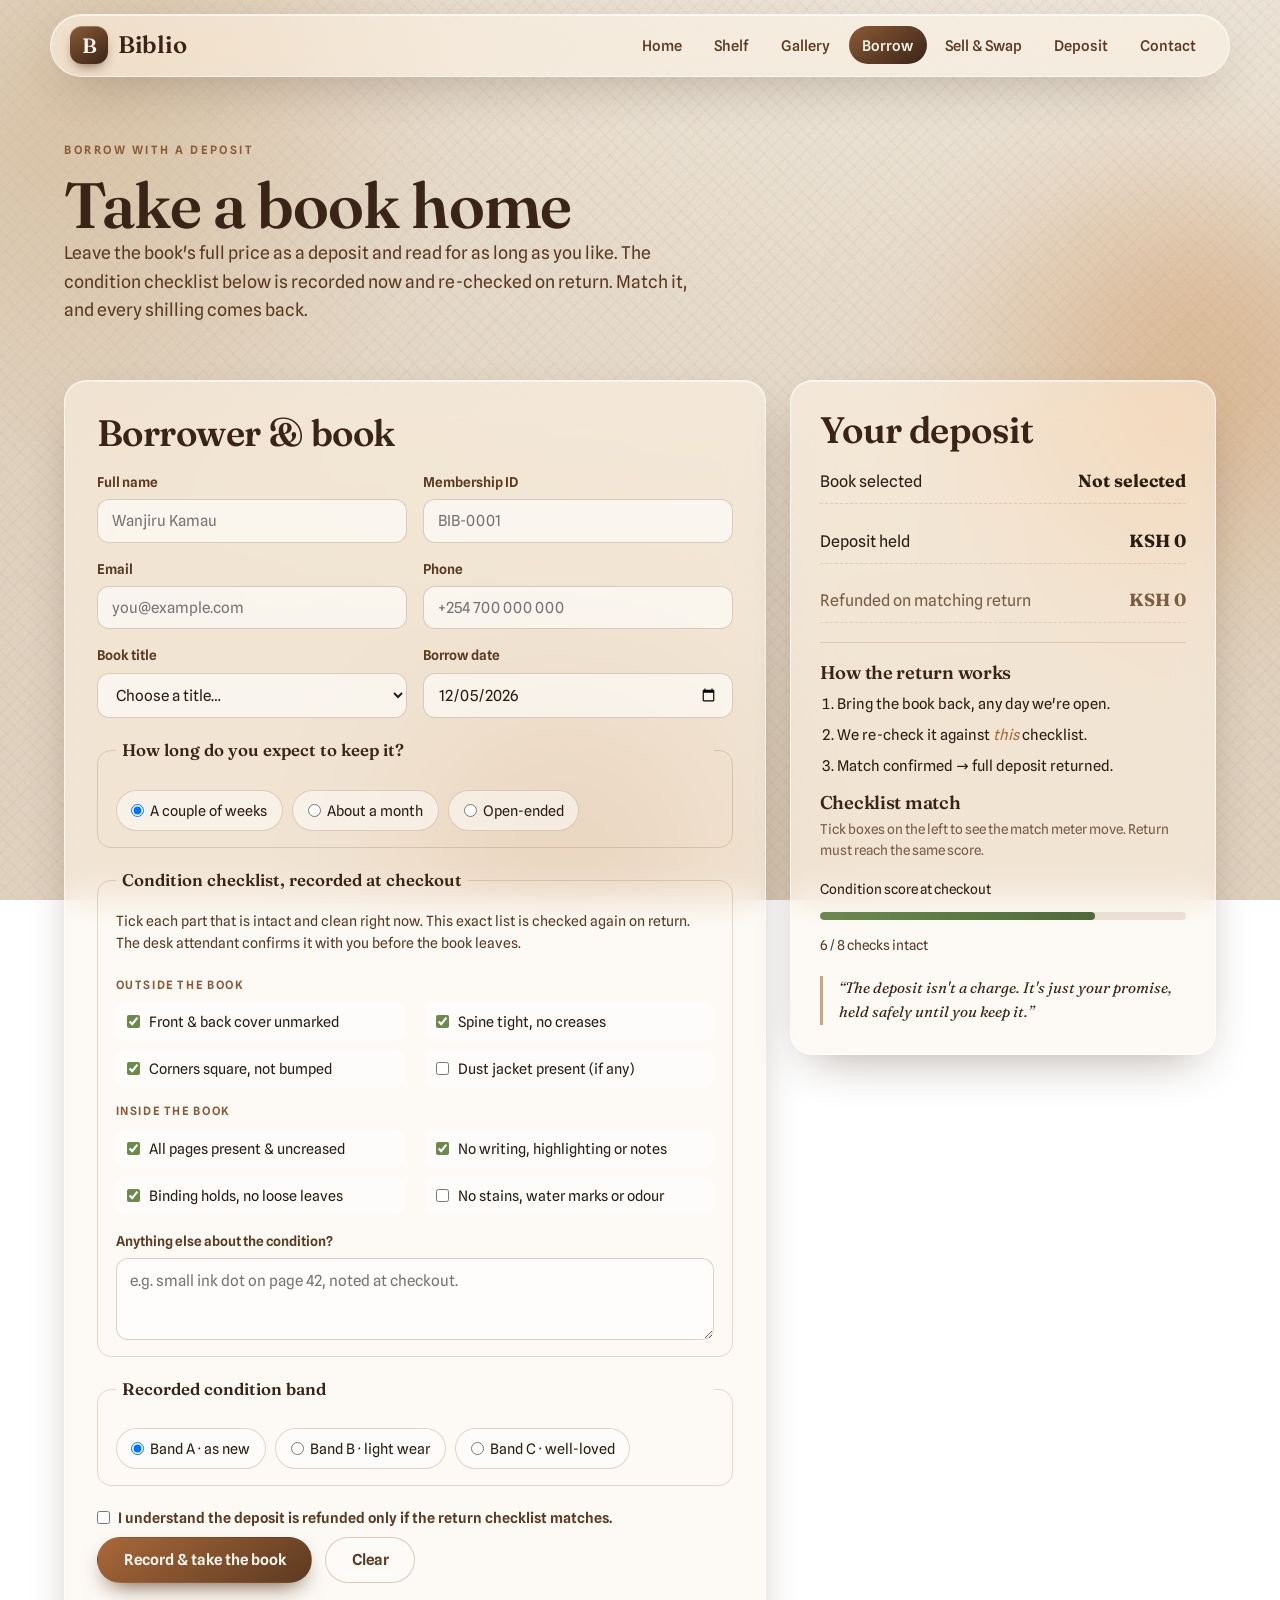
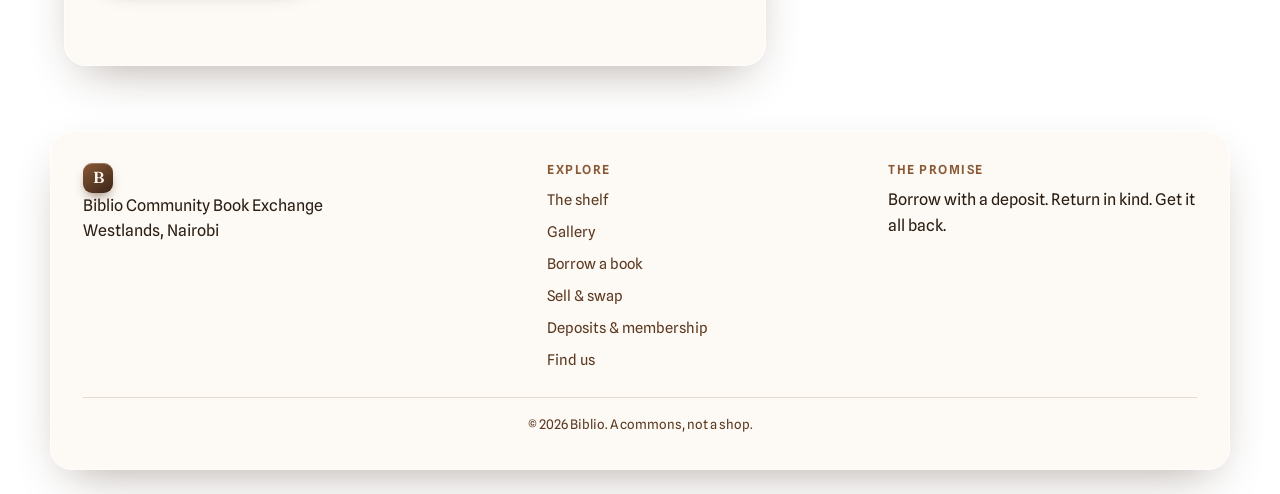
==== commit db99c003: "updated" ====
--- a/borrow.html
+++ b/borrow.html
@@ -38,7 +38,7 @@
       <h1>Take a book home</h1>
       <p class="page-lede">
         Leave the book's full price as a deposit and read for as long as you like. The condition
-        checklist below is recorded now and re-checked on return — match it, and every shilling comes back.
+        checklist below is recorded now and re-checked on return. Match it, and every shilling comes back.
       </p>
     </section>
 
@@ -69,11 +69,11 @@
             <label for="b-title">Book title</label>
             <select id="b-title" name="title" required>
               <option value="" selected disabled>Choose a title…</option>
-              <option value="things-fall-apart" data-price="950">Things Fall Apart — KSH 950</option>
-              <option value="a-grain-of-wheat" data-price="780">A Grain of Wheat — KSH 780</option>
-              <option value="the-overstory" data-price="1200">The Overstory — KSH 1,200</option>
-              <option value="sapiens" data-price="1100">Sapiens — KSH 1,100</option>
-              <option value="thinking-fast-slow" data-price="1350">Thinking, Fast and Slow — KSH 1,350</option>
+              <option value="things-fall-apart" data-price="950">Things Fall Apart · KSH 950</option>
+              <option value="a-grain-of-wheat" data-price="780">A Grain of Wheat · KSH 780</option>
+              <option value="the-overstory" data-price="1200">The Overstory · KSH 1,200</option>
+              <option value="sapiens" data-price="1100">Sapiens · KSH 1,100</option>
+              <option value="thinking-fast-slow" data-price="1350">Thinking, Fast and Slow · KSH 1,350</option>
             </select>
           </p>
           <p class="field">
@@ -91,7 +91,7 @@
 
         <!-- CONDITION CHECKLIST -->
         <fieldset class="checklist">
-          <legend>Condition checklist — recorded at checkout</legend>
+          <legend>Condition checklist, recorded at checkout</legend>
           <p class="checklist-note">
             Tick each part that is intact and clean right now. This exact list is checked again on
             return. The desk attendant confirms it with you before the book leaves.
@@ -140,7 +140,7 @@
         <h2>Your deposit</h2>
         <p class="summary-line">
           <span>Book selected</span>
-          <strong id="sum-title">—</strong>
+          <strong id="sum-title">Not selected</strong>
         </p>
         <p class="summary-line">
           <span>Deposit held</span>
@@ -162,7 +162,7 @@
 
         <div class="match-demo">
           <h3>Checklist match</h3>
-          <p class="muted small">Tick boxes on the left to see the match meter move — return must reach the same score.</p>
+          <p class="muted small">Tick boxes on the left to see the match meter move. Return must reach the same score.</p>
           <label for="match-meter" class="small">Condition score at checkout</label>
           <meter id="match-meter" min="0" max="8" low="3" high="6" optimum="8" value="6">6 of 8</meter>
           <p class="meter-read"><span id="meter-count">6</span> / 8 checks intact</p>
--- a/css/style.css
+++ b/css/style.css
@@ -1,3 +1,8 @@
+/* ============================================================
+   BIBLIO — Community Book Exchange
+   Liquid + clear glass theme · neutral book palette
+   (brown / cream / dark brown), warm paper texture
+   ============================================================ */
 
 @import url('https://fonts.googleapis.com/css2?family=Fraunces:ital,opsz,wght@0,9..144,400;0,9..144,500;0,9..144,600;1,9..144,400;1,9..144,500&family=Spline+Sans:wght@400;500;600&display=swap');
 
@@ -692,4 +697,75 @@
 
 @media (prefers-reduced-motion: reduce) {
   *, *::before, *::after { animation: none !important; transition: none !important; }
-}+}
+
+/* ============================================================
+   JS LAB — styles for interactive features
+   ============================================================ */
+
+/* welcome message banner (Home) */
+.welcome-banner {
+  font-family: var(--font-display);
+  font-size: 1.15rem;
+  font-weight: 500;
+  color: var(--accent);
+  margin: 0.2rem 0 0.1rem;
+  opacity: 0;
+  transform: translateY(-4px);
+  transition: opacity 0.5s, transform 0.5s;
+}
+.welcome-banner.is-shown { opacity: 1; transform: translateY(0); }
+.text-btn {
+  background: none;
+  border: none;
+  color: var(--brown-deep);
+  font-family: var(--font-body);
+  font-size: 0.8rem;
+  text-decoration: underline;
+  cursor: pointer;
+  padding: 0;
+  margin-bottom: 0.6rem;
+}
+.text-btn:hover { color: var(--accent); }
+
+/* surprise-me output */
+.surprise-out {
+  min-height: 1.4em;
+  font-weight: 600;
+  color: var(--good-deep);
+  margin-top: 0.4rem;
+}
+
+/* form validation error styling */
+.field-invalid {
+  border-color: #b5462f !important;
+  background: rgba(181, 70, 47, 0.06) !important;
+  box-shadow: 0 0 0 3px rgba(181, 70, 47, 0.15) !important;
+}
+.field-error {
+  display: block;
+  color: #b5462f;
+  font-size: 0.8rem;
+  font-weight: 600;
+  margin-top: 0.25rem;
+}
+.form-result.is-error { color: #b5462f; }
+
+/* dusk theme — JS toggles .theme-dusk on <body> */
+body.theme-dusk {
+  --cream:      #1a1410;
+  --cream-2:    #241a12;
+  --paper:      #2a1f16;
+  --ink:        #f0e6d8;
+  --bark:       #f4ece0;
+  --brown-deep: #d9b892;
+  --brown:      #c9a87f;
+  --glass-bg:   rgba(42, 31, 22, 0.55);
+  --glass-bg-2: rgba(42, 31, 22, 0.4);
+  --glass-brd:  rgba(201, 168, 127, 0.25);
+}
+body.theme-dusk .site-nav a { color: var(--brown-deep); }
+body.theme-dusk h1, body.theme-dusk h2, body.theme-dusk h3 { color: var(--bark); }
+
+/* gallery: allow flip on click (JS toggles .is-flipped) */
+.flip-card.is-flipped .flip-inner { transform: rotateY(180deg); }
